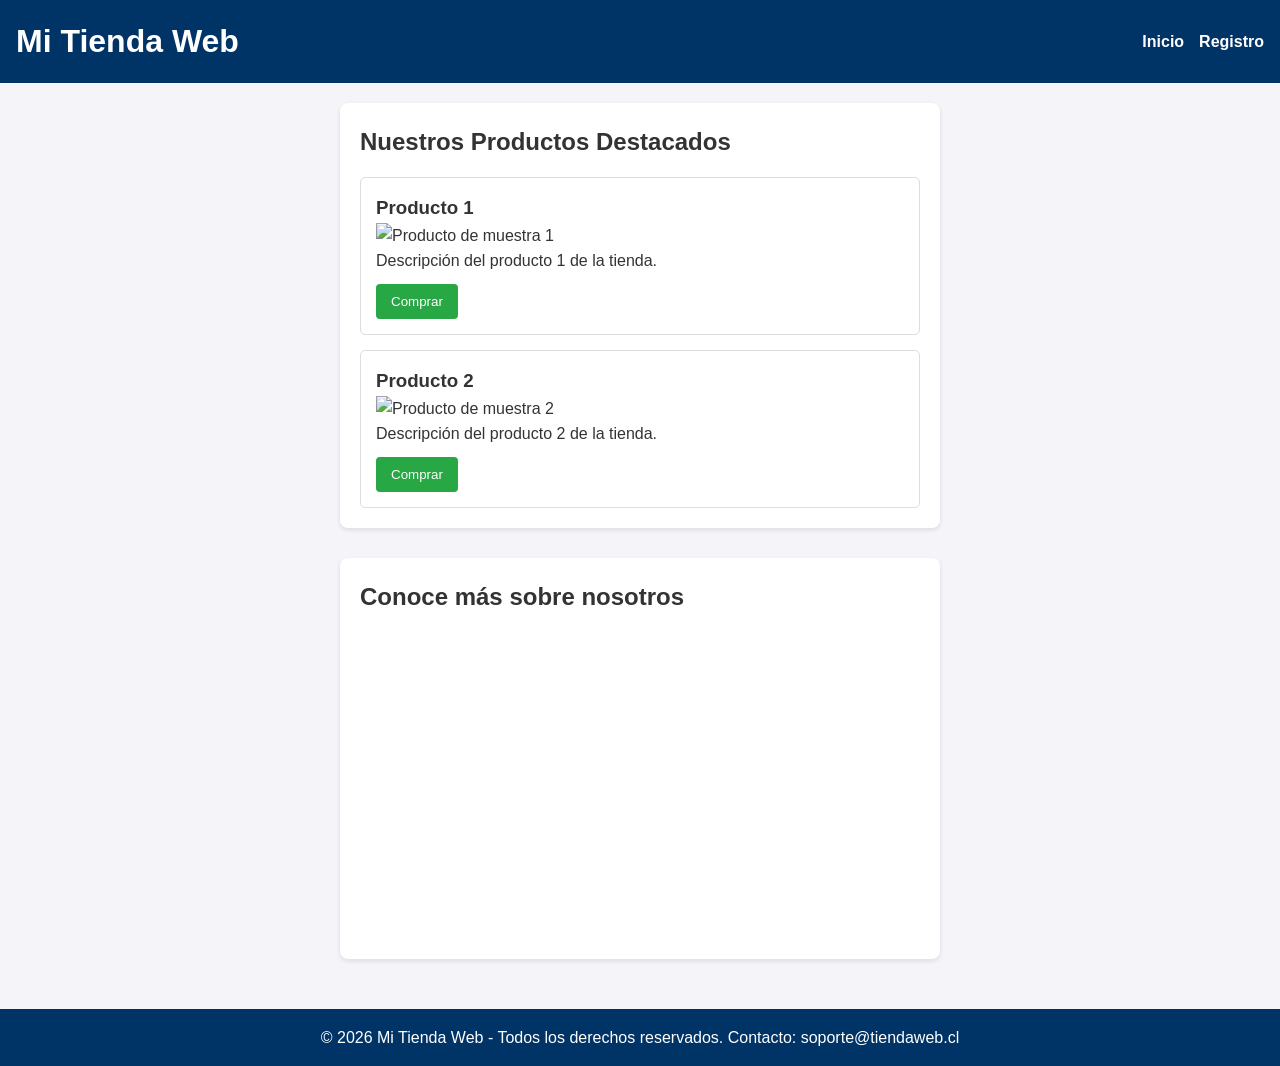
==== index.html @ 2c6af02e "feat: Proyecto terminado con HTML, CSS y JS" ====
<!DOCTYPE html>
<html lang="es">
<head>
    <meta charset="UTF-8">
    <meta name="viewport" content="width=device-width, initial-scale=1.0">
    <title>Tienda Web - Inicio</title>
    <link rel="stylesheet" href="styles.css">
</head>
<body>

    <header>
        <h1>Mi Tienda Web</h1>
        <nav>
            <ul>
                <li><a href="index.html">Inicio</a></li>
                <li><a href="registro.html">Registro</a></li>
            </ul>
        </nav>
    </header>

    <main>
        <section>
            <h2>Nuestros Productos Destacados</h2>
            <article>
                <h3>Producto 1</h3>
                <img src="https://via.placeholder.com/300x200" alt="Producto de muestra 1">
                <p>Descripción del producto 1 de la tienda.</p>
                <button type="button">Comprar</button>
            </article>
            
            <article>
                <h3>Producto 2</h3>
                <img src="https://via.placeholder.com/300x200" alt="Producto de muestra 2">
                <p>Descripción del producto 2 de la tienda.</p>
                <button type="button">Comprar</button>
            </article>
        </section>

        <section>
            <h2>Conoce más sobre nosotros</h2>
            <div class="video-container">
                <iframe width="560" height="315" src="https://www.youtube.com/embed/dQw4w9WgXcQ" title="Video promocional" frameborder="0" allowfullscreen></iframe>
            </div>
        </section>
    </main>

    <footer>
        <p>&copy; 2026 Mi Tienda Web - Todos los derechos reservados. Contacto: soporte@tiendaweb.cl</p>
    </footer>

</body>
</html>
---- styles.css ----
* {
    box-sizing: border-box;
    margin: 0;
    padding: 0;
    font-family: Arial, sans-serif;
}

body {
    line-height: 1.6;
    background-color: #f4f4f9;
    color: #333;
    display: flex;
    flex-direction: column;
    min-height: 100vh;
}

header {
    background-color: #003366;
    color: #fff;
    padding: 1rem;
    display: flex;
    justify-content: space-between;
    align-items: center;
}

nav ul {
    list-style: none;
    display: flex;
    gap: 15px;
}

nav a {
    color: #fff;
    text-decoration: none;
    font-weight: bold;
}

nav a:hover {
    text-decoration: underline;
}

main {
    padding: 20px;
    max-width: 900px;
    margin: 0 auto;
    flex: 1;
}

section {
    margin-bottom: 30px;
    background: #fff;
    padding: 20px;
    border-radius: 8px;
    box-shadow: 0 2px 5px rgba(0,0,0,0.1);
}

article {
    border: 1px solid #ddd;
    padding: 15px;
    margin-top: 15px;
    border-radius: 5px;
}

article img {
    max-width: 100%;
    height: auto;
}

button {
    background-color: #28a745;
    color: white;
    border: none;
    padding: 10px 15px;
    cursor: pointer;
    border-radius: 4px;
    margin-top: 10px;
}

button:hover {
    background-color: #218838;
}

.form-group {
    margin-bottom: 15px;
}

label {
    display: block;
    margin-bottom: 5px;
    font-weight: bold;
}

input {
    width: 100%;
    padding: 8px;
    border: 1px solid #ccc;
    border-radius: 4px;
}

.error {
    color: red;
    font-size: 0.85rem;
    display: block;
    margin-top: 5px;
}

.exito {
    color: green;
    font-weight: bold;
    margin-top: 15px;
}

footer {
    background-color: #003366;
    color: white;
    text-align: center;
    padding: 1rem;
    margin-top: auto;
}
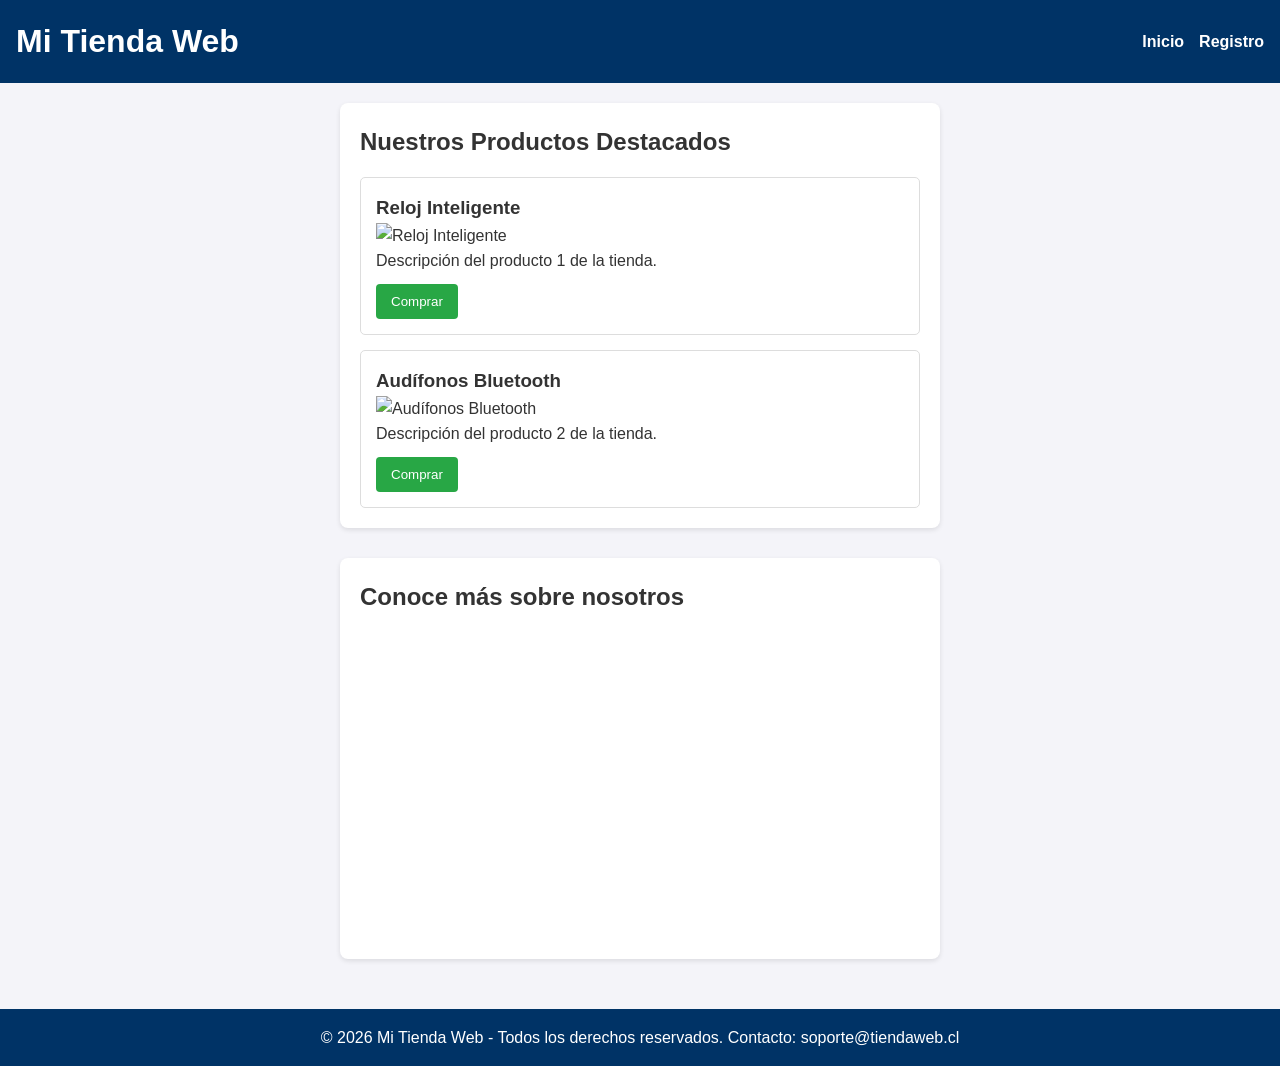
==== commit 4ef9c5c5: "feat: agregar imagenes reales de productos" ====
--- a/index.html
+++ b/index.html
@@ -22,15 +22,15 @@
         <section>
             <h2>Nuestros Productos Destacados</h2>
             <article>
-                <h3>Producto 1</h3>
-                <img src="https://via.placeholder.com/300x200" alt="Producto de muestra 1">
+                <h3>Reloj Inteligente</h3>
+                <img src="https://images.unsplash.com/photo-1523275335684-37898b6baf30?w=300&h=200&fit=crop" alt="Reloj Inteligente">
                 <p>Descripción del producto 1 de la tienda.</p>
                 <button type="button">Comprar</button>
             </article>
             
             <article>
-                <h3>Producto 2</h3>
-                <img src="https://via.placeholder.com/300x200" alt="Producto de muestra 2">
+                <h3>Audífonos Bluetooth</h3>
+                <img src="https://images.unsplash.com/photo-1505740420928-5e560c06d30e?w=300&h=200&fit=crop" alt="Audífonos Bluetooth">
                 <p>Descripción del producto 2 de la tienda.</p>
                 <button type="button">Comprar</button>
             </article>
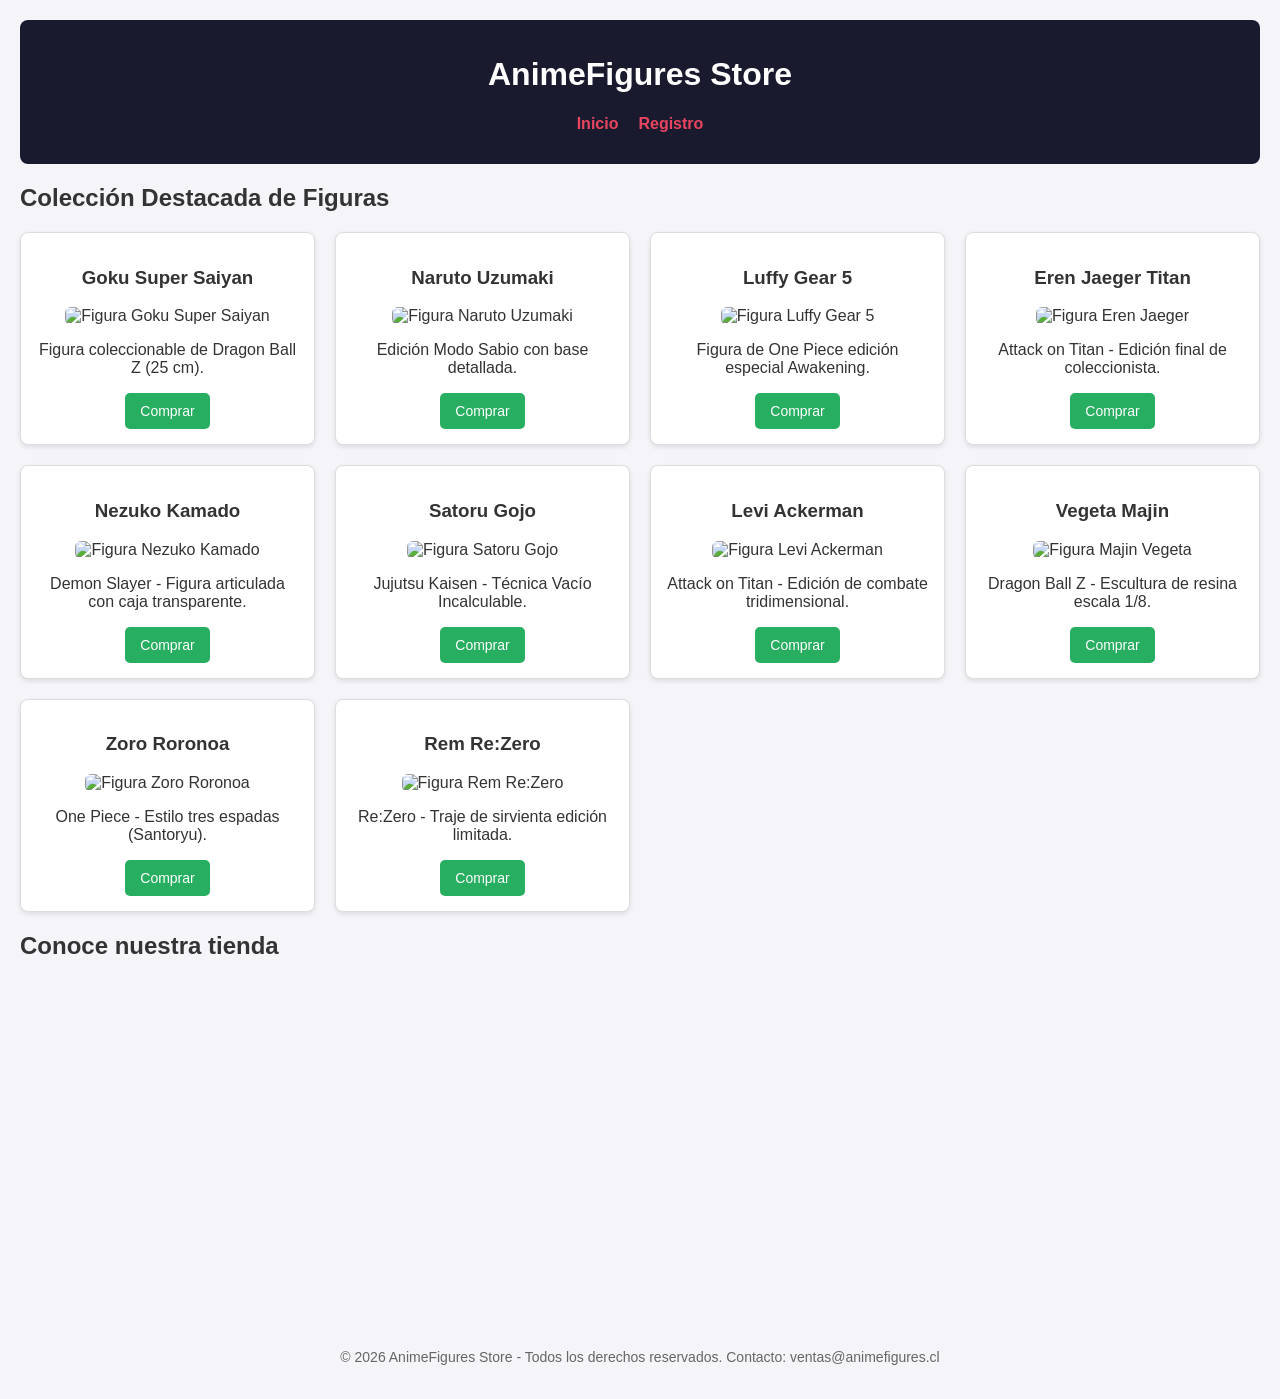
==== commit a9472106: "feat: transformar tienda a figuras de anime con 10 productos" ====
--- a/index.html
+++ b/index.html
@@ -3,13 +3,13 @@
 <head>
     <meta charset="UTF-8">
     <meta name="viewport" content="width=device-width, initial-scale=1.0">
-    <title>Tienda Web - Inicio</title>
+    <title>AnimeFigures - Tienda Oficial</title>
     <link rel="stylesheet" href="styles.css">
 </head>
 <body>
 
     <header>
-        <h1>Mi Tienda Web</h1>
+        <h1>AnimeFigures Store</h1>
         <nav>
             <ul>
                 <li><a href="index.html">Inicio</a></li>
@@ -20,32 +20,90 @@
 
     <main>
         <section>
-            <h2>Nuestros Productos Destacados</h2>
-            <article>
-                <h3>Reloj Inteligente</h3>
-                <img src="https://images.unsplash.com/photo-1523275335684-37898b6baf30?w=300&h=200&fit=crop" alt="Reloj Inteligente">
-                <p>Descripción del producto 1 de la tienda.</p>
-                <button type="button">Comprar</button>
-            </article>
-            
-            <article>
-                <h3>Audífonos Bluetooth</h3>
-                <img src="https://images.unsplash.com/photo-1505740420928-5e560c06d30e?w=300&h=200&fit=crop" alt="Audífonos Bluetooth">
-                <p>Descripción del producto 2 de la tienda.</p>
-                <button type="button">Comprar</button>
-            </article>
+            <h2>Colección Destacada de Figuras</h2>
+            <div class="productos-grid">
+                <article>
+                    <h3>Goku Super Saiyan</h3>
+                    <img src="https://images.unsplash.com/photo-1563089145-599997674d42?w=300&h=200&fit=crop" alt="Figura Goku Super Saiyan">
+                    <p>Figura coleccionable de Dragon Ball Z (25 cm).</p>
+                    <button type="button">Comprar</button>
+                </article>
+
+                <article>
+                    <h3>Naruto Uzumaki</h3>
+                    <img src="https://images.unsplash.com/photo-1578632767115-351597cf2477?w=300&h=200&fit=crop" alt="Figura Naruto Uzumaki">
+                    <p>Edición Modo Sabio con base detallada.</p>
+                    <button type="button">Comprar</button>
+                </article>
+
+                <article>
+                    <h3>Luffy Gear 5</h3>
+                    <img src="https://images.unsplash.com/photo-1607604276583-eef5d076aa5f?w=300&h=200&fit=crop" alt="Figura Luffy Gear 5">
+                    <p>Figura de One Piece edición especial Awakening.</p>
+                    <button type="button">Comprar</button>
+                </article>
+
+                <article>
+                    <h3>Eren Jaeger Titan</h3>
+                    <img src="https://images.unsplash.com/photo-1618336753974-aae8e04506aa?w=300&h=200&fit=crop" alt="Figura Eren Jaeger">
+                    <p>Attack on Titan - Edición final de coleccionista.</p>
+                    <button type="button">Comprar</button>
+                </article>
+
+                <article>
+                    <h3>Nezuko Kamado</h3>
+                    <img src="https://images.unsplash.com/photo-1534447677768-be436bb09401?w=300&h=200&fit=crop" alt="Figura Nezuko Kamado">
+                    <p>Demon Slayer - Figura articulada con caja transparente.</p>
+                    <button type="button">Comprar</button>
+                </article>
+
+                <article>
+                    <h3>Satoru Gojo</h3>
+                    <img src="https://images.unsplash.com/photo-1579783902614-a3fb3927b675?w=300&h=200&fit=crop" alt="Figura Satoru Gojo">
+                    <p>Jujutsu Kaisen - Técnica Vacío Incalculable.</p>
+                    <button type="button">Comprar</button>
+                </article>
+
+                <article>
+                    <h3>Levi Ackerman</h3>
+                    <img src="https://images.unsplash.com/photo-1560932684-5e552e2894e9?w=300&h=200&fit=crop" alt="Figura Levi Ackerman">
+                    <p>Attack on Titan - Edición de combate tridimensional.</p>
+                    <button type="button">Comprar</button>
+                </article>
+
+                <article>
+                    <h3>Vegeta Majin</h3>
+                    <img src="https://images.unsplash.com/photo-1511512578047-dfb367046420?w=300&h=200&fit=crop" alt="Figura Majin Vegeta">
+                    <p>Dragon Ball Z - Escultura de resina escala 1/8.</p>
+                    <button type="button">Comprar</button>
+                </article>
+
+                <article>
+                    <h3>Zoro Roronoa</h3>
+                    <img src="https://images.unsplash.com/photo-1569003339405-ea396a5a8a90?w=300&h=200&fit=crop" alt="Figura Zoro Roronoa">
+                    <p>One Piece - Estilo tres espadas (Santoryu).</p>
+                    <button type="button">Comprar</button>
+                </article>
+
+                <article>
+                    <h3>Rem Re:Zero</h3>
+                    <img src="https://images.unsplash.com/photo-1535223289827-42f1e9919769?w=300&h=200&fit=crop" alt="Figura Rem Re:Zero">
+                    <p>Re:Zero - Traje de sirvienta edición limitada.</p>
+                    <button type="button">Comprar</button>
+                </article>
+            </div>
         </section>
 
         <section>
-            <h2>Conoce más sobre nosotros</h2>
+            <h2>Conoce nuestra tienda</h2>
             <div class="video-container">
-                <iframe width="560" height="315" src="https://www.youtube.com/embed/dQw4w9WgXcQ" title="Video promocional" frameborder="0" allowfullscreen></iframe>
+                <iframe width="560" height="315" src="https://www.youtube.com/embed/dQw4w9WgXcQ" title="Video promocional AnimeFigures" frameborder="0" allowfullscreen></iframe>
             </div>
         </section>
     </main>
 
     <footer>
-        <p>&copy; 2026 Mi Tienda Web - Todos los derechos reservados. Contacto: soporte@tiendaweb.cl</p>
+        <p>&copy; 2026 AnimeFigures Store - Todos los derechos reservados. Contacto: ventas@animefigures.cl</p>
     </footer>
 
 </body>
--- a/styles.css
+++ b/styles.css
@@ -1,119 +1,78 @@
-* {
-    box-sizing: border-box;
+body {
+    font-family: Arial, sans-serif;
     margin: 0;
-    padding: 0;
-    font-family: Arial, sans-serif;
-}
-
-body {
-    line-height: 1.6;
+    padding: 20px;
     background-color: #f4f4f9;
     color: #333;
-    display: flex;
-    flex-direction: column;
-    min-height: 100vh;
 }
 
 header {
-    background-color: #003366;
+    background-color: #1a1a2e;
     color: #fff;
-    padding: 1rem;
-    display: flex;
-    justify-content: space-between;
-    align-items: center;
+    padding: 15px;
+    text-align: center;
+    border-radius: 8px;
 }
 
 nav ul {
     list-style: none;
+    padding: 0;
     display: flex;
-    gap: 15px;
+    justify-content: center;
+    gap: 20px;
 }
 
 nav a {
-    color: #fff;
+    color: #e94560;
     text-decoration: none;
     font-weight: bold;
 }
 
-nav a:hover {
-    text-decoration: underline;
+.productos-grid {
+    display: grid;
+    grid-template-columns: repeat(auto-fit, minmax(250px, 1fr));
+    gap: 20px;
+    margin-top: 20px;
 }
 
-main {
-    padding: 20px;
-    max-width: 900px;
-    margin: 0 auto;
-    flex: 1;
-}
-
-section {
-    margin-bottom: 30px;
+article {
     background: #fff;
-    padding: 20px;
+    border: 1px solid #ddd;
     border-radius: 8px;
+    padding: 15px;
+    text-align: center;
     box-shadow: 0 2px 5px rgba(0,0,0,0.1);
 }
 
-article {
-    border: 1px solid #ddd;
-    padding: 15px;
-    margin-top: 15px;
-    border-radius: 5px;
-}
-
 article img {
-    max-width: 100%;
-    height: auto;
+    width: 100%;
+    height: 200px;
+    object-fit: cover;
+    border-radius: 6px;
 }
 
 button {
-    background-color: #28a745;
+    background-color: #27ae60;
     color: white;
     border: none;
     padding: 10px 15px;
+    border-radius: 5px;
     cursor: pointer;
-    border-radius: 4px;
-    margin-top: 10px;
+    font-size: 14px;
 }
 
 button:hover {
-    background-color: #218838;
+    background-color: #219150;
 }
 
-.form-group {
-    margin-bottom: 15px;
-}
-
-label {
-    display: block;
-    margin-bottom: 5px;
-    font-weight: bold;
-}
-
-input {
-    width: 100%;
-    padding: 8px;
-    border: 1px solid #ccc;
-    border-radius: 4px;
-}
-
-.error {
-    color: red;
-    font-size: 0.85rem;
-    display: block;
-    margin-top: 5px;
-}
-
-.exito {
-    color: green;
-    font-weight: bold;
-    margin-top: 15px;
+.video-container {
+    text-align: center;
+    margin-top: 30px;
 }
 
 footer {
-    background-color: #003366;
-    color: white;
     text-align: center;
-    padding: 1rem;
-    margin-top: auto;
+    margin-top: 40px;
+    font-size: 14px;
+    color: #666;
 }
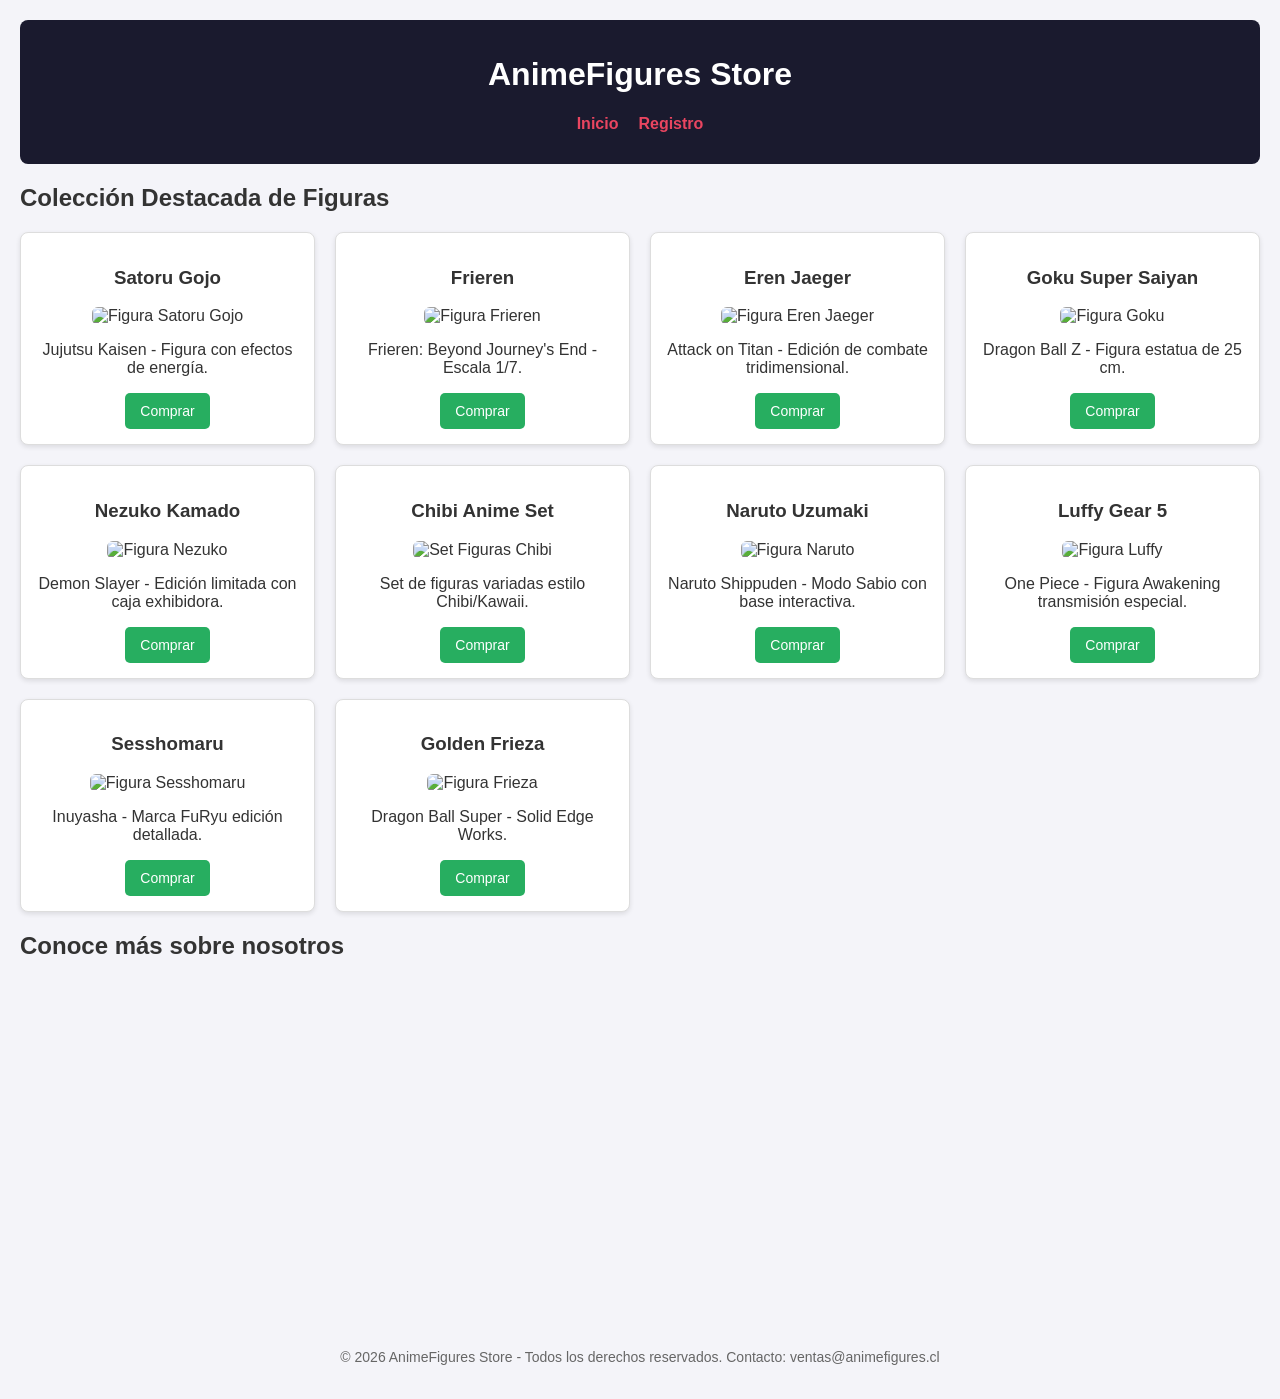
==== commit 0ab0004b: "feat: agregar imagenes reales de figuras de anime" ====
--- a/index.html
+++ b/index.html
@@ -17,90 +17,91 @@
             </ul>
         </nav>
     </header>
+<main>
+    <section>
+        <h2>Colección Destacada de Figuras</h2>
+        <div class="productos-grid">
+            
+            <article>
+                <h3>Satoru Gojo</h3>
+                <img src="https://images.unsplash.com/photo-1607604276583-eef5d076aa5f?w=300&h=200&fit=crop" alt="Figura Satoru Gojo">
+                <p>Jujutsu Kaisen - Figura con efectos de energía.</p>
+                <button type="button">Comprar</button>
+            </article>
 
-    <main>
-        <section>
-            <h2>Colección Destacada de Figuras</h2>
-            <div class="productos-grid">
-                <article>
-                    <h3>Goku Super Saiyan</h3>
-                    <img src="https://images.unsplash.com/photo-1563089145-599997674d42?w=300&h=200&fit=crop" alt="Figura Goku Super Saiyan">
-                    <p>Figura coleccionable de Dragon Ball Z (25 cm).</p>
-                    <button type="button">Comprar</button>
-                </article>
+            <article>
+                <h3>Frieren</h3>
+                <img src="https://images.unsplash.com/photo-1578632767115-351597cf2477?w=300&h=200&fit=crop" alt="Figura Frieren">
+                <p>Frieren: Beyond Journey's End - Escala 1/7.</p>
+                <button type="button">Comprar</button>
+            </article>
 
-                <article>
-                    <h3>Naruto Uzumaki</h3>
-                    <img src="https://images.unsplash.com/photo-1578632767115-351597cf2477?w=300&h=200&fit=crop" alt="Figura Naruto Uzumaki">
-                    <p>Edición Modo Sabio con base detallada.</p>
-                    <button type="button">Comprar</button>
-                </article>
+            <article>
+                <h3>Eren Jaeger</h3>
+                <img src="https://images.unsplash.com/photo-1618336753974-aae8e04506aa?w=300&h=200&fit=crop" alt="Figura Eren Jaeger">
+                <p>Attack on Titan - Edición de combate tridimensional.</p>
+                <button type="button">Comprar</button>
+            </article>
 
-                <article>
-                    <h3>Luffy Gear 5</h3>
-                    <img src="https://images.unsplash.com/photo-1607604276583-eef5d076aa5f?w=300&h=200&fit=crop" alt="Figura Luffy Gear 5">
-                    <p>Figura de One Piece edición especial Awakening.</p>
-                    <button type="button">Comprar</button>
-                </article>
+            <article>
+                <h3>Goku Super Saiyan</h3>
+                <img src="https://images.unsplash.com/photo-1563089145-599997674d42?w=300&h=200&fit=crop" alt="Figura Goku">
+                <p>Dragon Ball Z - Figura estatua de 25 cm.</p>
+                <button type="button">Comprar</button>
+            </article>
 
-                <article>
-                    <h3>Eren Jaeger Titan</h3>
-                    <img src="https://images.unsplash.com/photo-1618336753974-aae8e04506aa?w=300&h=200&fit=crop" alt="Figura Eren Jaeger">
-                    <p>Attack on Titan - Edición final de coleccionista.</p>
-                    <button type="button">Comprar</button>
-                </article>
+            <article>
+                <h3>Nezuko Kamado</h3>
+                <img src="https://images.unsplash.com/photo-1534447677768-be436bb09401?w=300&h=200&fit=crop" alt="Figura Nezuko">
+                <p>Demon Slayer - Edición limitada con caja exhibidora.</p>
+                <button type="button">Comprar</button>
+            </article>
 
-                <article>
-                    <h3>Nezuko Kamado</h3>
-                    <img src="https://images.unsplash.com/photo-1534447677768-be436bb09401?w=300&h=200&fit=crop" alt="Figura Nezuko Kamado">
-                    <p>Demon Slayer - Figura articulada con caja transparente.</p>
-                    <button type="button">Comprar</button>
-                </article>
+            <article>
+                <h3>Chibi Anime Set</h3>
+                <img src="https://images.unsplash.com/photo-1535223289827-42f1e9919769?w=300&h=200&fit=crop" alt="Set Figuras Chibi">
+                <p>Set de figuras variadas estilo Chibi/Kawaii.</p>
+                <button type="button">Comprar</button>
+            </article>
 
-                <article>
-                    <h3>Satoru Gojo</h3>
-                    <img src="https://images.unsplash.com/photo-1579783902614-a3fb3927b675?w=300&h=200&fit=crop" alt="Figura Satoru Gojo">
-                    <p>Jujutsu Kaisen - Técnica Vacío Incalculable.</p>
-                    <button type="button">Comprar</button>
-                </article>
+            <article>
+                <h3>Naruto Uzumaki</h3>
+                <img src="https://images.unsplash.com/photo-1560932684-5e552e2894e9?w=300&h=200&fit=crop" alt="Figura Naruto">
+                <p>Naruto Shippuden - Modo Sabio con base interactiva.</p>
+                <button type="button">Comprar</button>
+            </article>
 
-                <article>
-                    <h3>Levi Ackerman</h3>
-                    <img src="https://images.unsplash.com/photo-1560932684-5e552e2894e9?w=300&h=200&fit=crop" alt="Figura Levi Ackerman">
-                    <p>Attack on Titan - Edición de combate tridimensional.</p>
-                    <button type="button">Comprar</button>
-                </article>
+            <article>
+                <h3>Luffy Gear 5</h3>
+                <img src="https://images.unsplash.com/photo-1579783902614-a3fb3927b675?w=300&h=200&fit=crop" alt="Figura Luffy">
+                <p>One Piece - Figura Awakening transmisión especial.</p>
+                <button type="button">Comprar</button>
+            </article>
 
-                <article>
-                    <h3>Vegeta Majin</h3>
-                    <img src="https://images.unsplash.com/photo-1511512578047-dfb367046420?w=300&h=200&fit=crop" alt="Figura Majin Vegeta">
-                    <p>Dragon Ball Z - Escultura de resina escala 1/8.</p>
-                    <button type="button">Comprar</button>
-                </article>
+            <article>
+                <h3>Sesshomaru</h3>
+                <img src="https://images.unsplash.com/photo-1511512578047-dfb367046420?w=300&h=200&fit=crop" alt="Figura Sesshomaru">
+                <p>Inuyasha - Marca FuRyu edición detallada.</p>
+                <button type="button">Comprar</button>
+            </article>
 
-                <article>
-                    <h3>Zoro Roronoa</h3>
-                    <img src="https://images.unsplash.com/photo-1569003339405-ea396a5a8a90?w=300&h=200&fit=crop" alt="Figura Zoro Roronoa">
-                    <p>One Piece - Estilo tres espadas (Santoryu).</p>
-                    <button type="button">Comprar</button>
-                </article>
+            <article>
+                <h3>Golden Frieza</h3>
+                <img src="https://images.unsplash.com/photo-1569003339405-ea396a5a8a90?w=300&h=200&fit=crop" alt="Figura Frieza">
+                <p>Dragon Ball Super - Solid Edge Works.</p>
+                <button type="button">Comprar</button>
+            </article>
 
-                <article>
-                    <h3>Rem Re:Zero</h3>
-                    <img src="https://images.unsplash.com/photo-1535223289827-42f1e9919769?w=300&h=200&fit=crop" alt="Figura Rem Re:Zero">
-                    <p>Re:Zero - Traje de sirvienta edición limitada.</p>
-                    <button type="button">Comprar</button>
-                </article>
-            </div>
-        </section>
+        </div>
+    </section>
 
-        <section>
-            <h2>Conoce nuestra tienda</h2>
-            <div class="video-container">
-                <iframe width="560" height="315" src="https://www.youtube.com/embed/dQw4w9WgXcQ" title="Video promocional AnimeFigures" frameborder="0" allowfullscreen></iframe>
-            </div>
-        </section>
-    </main>
+    <section>
+        <h2>Conoce más sobre nosotros</h2>
+        <div class="video-container">
+            <iframe width="560" height="315" src="https://www.youtube.com/embed/dQw4w9WgXcQ" title="Video promocional" frameborder="0" allowfullscreen></iframe>
+        </div>
+    </section>
+</main>
 
     <footer>
         <p>&copy; 2026 AnimeFigures Store - Todos los derechos reservados. Contacto: ventas@animefigures.cl</p>
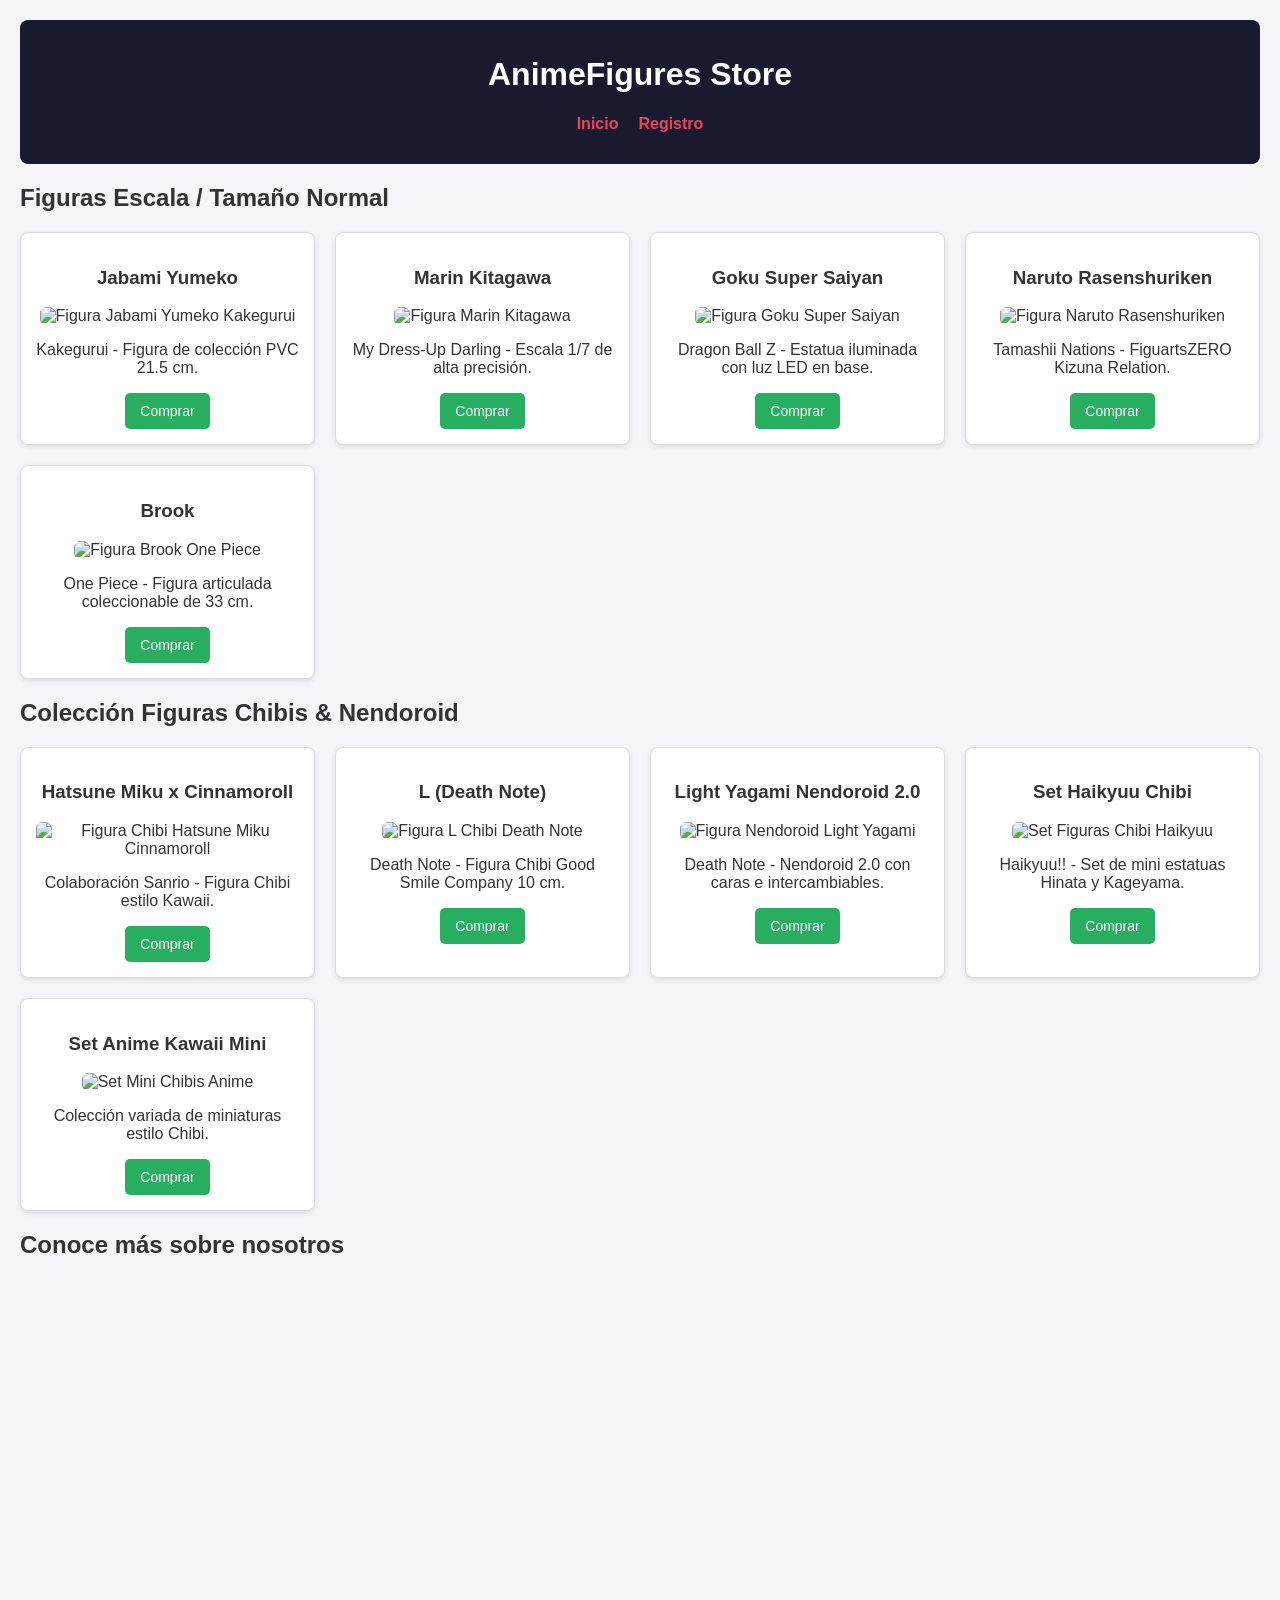
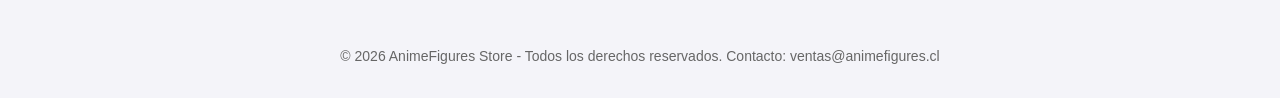
==== commit a0c4a696: "feat: integrar productos chibi y figuras seleccionadas" ====
--- a/index.html
+++ b/index.html
@@ -17,91 +17,102 @@
             </ul>
         </nav>
     </header>
-<main>
-    <section>
-        <h2>Colección Destacada de Figuras</h2>
-        <div class="productos-grid">
-            
-            <article>
-                <h3>Satoru Gojo</h3>
-                <img src="https://images.unsplash.com/photo-1607604276583-eef5d076aa5f?w=300&h=200&fit=crop" alt="Figura Satoru Gojo">
-                <p>Jujutsu Kaisen - Figura con efectos de energía.</p>
-                <button type="button">Comprar</button>
-            </article>
 
-            <article>
-                <h3>Frieren</h3>
-                <img src="https://images.unsplash.com/photo-1578632767115-351597cf2477?w=300&h=200&fit=crop" alt="Figura Frieren">
-                <p>Frieren: Beyond Journey's End - Escala 1/7.</p>
-                <button type="button">Comprar</button>
-            </article>
+    <main>
+        <!-- SECCIÓN 1: FIGURAS DE TAMAÑO NORMAL -->
+        <section>
+            <h2>Figuras Escala / Tamaño Normal</h2>
+            <div class="productos-grid">
+                
+                <article>
+                    <h3>Jabami Yumeko</h3>
+                    <img src="https://alitools.io/en/showcase/image?url=https%3A%2F%2Fae01.alicdn.com%2Fkf%2FH13d4205561a0494fbcf07e868a2bc443Q.jpg" alt="Figura Jabami Yumeko Kakegurui">
+                    <p>Kakegurui - Figura de colección PVC 21.5 cm.</p>
+                    <button type="button">Comprar</button>
+                </article>
 
-            <article>
-                <h3>Eren Jaeger</h3>
-                <img src="https://images.unsplash.com/photo-1618336753974-aae8e04506aa?w=300&h=200&fit=crop" alt="Figura Eren Jaeger">
-                <p>Attack on Titan - Edición de combate tridimensional.</p>
-                <button type="button">Comprar</button>
-            </article>
+                <article>
+                    <h3>Marin Kitagawa</h3>
+                    <img src="https://tienda.richirocko.com/wp-content/uploads/2023/05/Marin-Kitagawa-1.jpg" alt="Figura Marin Kitagawa">
+                    <p>My Dress-Up Darling - Escala 1/7 de alta precisión.</p>
+                    <button type="button">Comprar</button>
+                </article>
 
-            <article>
-                <h3>Goku Super Saiyan</h3>
-                <img src="https://images.unsplash.com/photo-1563089145-599997674d42?w=300&h=200&fit=crop" alt="Figura Goku">
-                <p>Dragon Ball Z - Figura estatua de 25 cm.</p>
-                <button type="button">Comprar</button>
-            </article>
+                <article>
+                    <h3>Goku Super Saiyan</h3>
+                    <img src="https://site-911874.mozfiles.com/files/911874/medium/Goku_Super_Saiyan.jpg" alt="Figura Goku Super Saiyan">
+                    <p>Dragon Ball Z - Estatua iluminada con luz LED en base.</p>
+                    <button type="button">Comprar</button>
+                </article>
 
-            <article>
-                <h3>Nezuko Kamado</h3>
-                <img src="https://images.unsplash.com/photo-1534447677768-be436bb09401?w=300&h=200&fit=crop" alt="Figura Nezuko">
-                <p>Demon Slayer - Edición limitada con caja exhibidora.</p>
-                <button type="button">Comprar</button>
-            </article>
+                <article>
+                    <h3>Naruto Rasenshuriken</h3>
+                    <img src="https://m.media-amazon.com/images/I/71Y-15yF1-L._AC_SL1500_.jpg" alt="Figura Naruto Rasenshuriken">
+                    <p>Tamashii Nations - FiguartsZERO Kizuna Relation.</p>
+                    <button type="button">Comprar</button>
+                </article>
 
-            <article>
-                <h3>Chibi Anime Set</h3>
-                <img src="https://images.unsplash.com/photo-1535223289827-42f1e9919769?w=300&h=200&fit=crop" alt="Set Figuras Chibi">
-                <p>Set de figuras variadas estilo Chibi/Kawaii.</p>
-                <button type="button">Comprar</button>
-            </article>
+                <article>
+                    <h3>Brook</h3>
+                    <img src="https://http2.mlstatic.com/D_NQ_NP_688177-MLC74102604812_012024-O.webp" alt="Figura Brook One Piece">
+                    <p>One Piece - Figura articulada coleccionable de 33 cm.</p>
+                    <button type="button">Comprar</button>
+                </article>
 
-            <article>
-                <h3>Naruto Uzumaki</h3>
-                <img src="https://images.unsplash.com/photo-1560932684-5e552e2894e9?w=300&h=200&fit=crop" alt="Figura Naruto">
-                <p>Naruto Shippuden - Modo Sabio con base interactiva.</p>
-                <button type="button">Comprar</button>
-            </article>
+            </div>
+        </section>
 
-            <article>
-                <h3>Luffy Gear 5</h3>
-                <img src="https://images.unsplash.com/photo-1579783902614-a3fb3927b675?w=300&h=200&fit=crop" alt="Figura Luffy">
-                <p>One Piece - Figura Awakening transmisión especial.</p>
-                <button type="button">Comprar</button>
-            </article>
+        <!-- SECCIÓN 2: FIGURAS CHIBIS -->
+        <section>
+            <h2>Colección Figuras Chibis & Nendoroid</h2>
+            <div class="productos-grid">
 
-            <article>
-                <h3>Sesshomaru</h3>
-                <img src="https://images.unsplash.com/photo-1511512578047-dfb367046420?w=300&h=200&fit=crop" alt="Figura Sesshomaru">
-                <p>Inuyasha - Marca FuRyu edición detallada.</p>
-                <button type="button">Comprar</button>
-            </article>
+                <article>
+                    <h3>Hatsune Miku x Cinnamoroll</h3>
+                    <img src="https://tienda.richirocko.com/wp-content/uploads/2023/08/Miku-Cinnamoroll-1.jpg" alt="Figura Chibi Hatsune Miku Cinnamoroll">
+                    <p>Colaboración Sanrio - Figura Chibi estilo Kawaii.</p>
+                    <button type="button">Comprar</button>
+                </article>
 
-            <article>
-                <h3>Golden Frieza</h3>
-                <img src="https://images.unsplash.com/photo-1569003339405-ea396a5a8a90?w=300&h=200&fit=crop" alt="Figura Frieza">
-                <p>Dragon Ball Super - Solid Edge Works.</p>
-                <button type="button">Comprar</button>
-            </article>
+                <article>
+                    <h3>L (Death Note)</h3>
+                    <img src="https://lomasoriginal.com/wp-content/uploads/2021/04/Figura-L-Chibi-Death-Note-Good-Smile-Company-10cm.jpg" alt="Figura L Chibi Death Note">
+                    <p>Death Note - Figura Chibi Good Smile Company 10 cm.</p>
+                    <button type="button">Comprar</button>
+                </article>
 
-        </div>
-    </section>
+                <article>
+                    <h3>Light Yagami Nendoroid 2.0</h3>
+                    <img src="https://tienda.richirocko.com/wp-content/uploads/2022/11/Light-Yagami-1.jpg" alt="Figura Nendoroid Light Yagami">
+                    <p>Death Note - Nendoroid 2.0 con caras e intercambiables.</p>
+                    <button type="button">Comprar</button>
+                </article>
 
-    <section>
-        <h2>Conoce más sobre nosotros</h2>
-        <div class="video-container">
-            <iframe width="560" height="315" src="https://www.youtube.com/embed/dQw4w9WgXcQ" title="Video promocional" frameborder="0" allowfullscreen></iframe>
-        </div>
-    </section>
-</main>
+                <article>
+                    <h3>Set Haikyuu Chibi</h3>
+                    <img src="https://m.media-amazon.com/images/I/61N3KxX0y1L._AC_SL1000_.jpg" alt="Set Figuras Chibi Haikyuu">
+                    <p>Haikyuu!! - Set de mini estatuas Hinata y Kageyama.</p>
+                    <button type="button">Comprar</button>
+                </article>
+
+                <article>
+                    <h3>Set Anime Kawaii Mini</h3>
+                    <img src="https://images.unsplash.com/photo-1535223289827-42f1e9919769?w=300&h=200&fit=crop" alt="Set Mini Chibis Anime">
+                    <p>Colección variada de miniaturas estilo Chibi.</p>
+                    <button type="button">Comprar</button>
+                </article>
+
+            </div>
+        </section>
+
+        <!-- SECCIÓN VIDEO PROMOCIONAL -->
+        <section>
+            <h2>Conoce más sobre nosotros</h2>
+            <div class="video-container">
+                <iframe width="560" height="315" src="https://www.youtube.com/embed/dQw4w9WgXcQ" title="Video promocional" frameborder="0" allowfullscreen></iframe>
+            </div>
+        </section>
+    </main>
 
     <footer>
         <p>&copy; 2026 AnimeFigures Store - Todos los derechos reservados. Contacto: ventas@animefigures.cl</p>
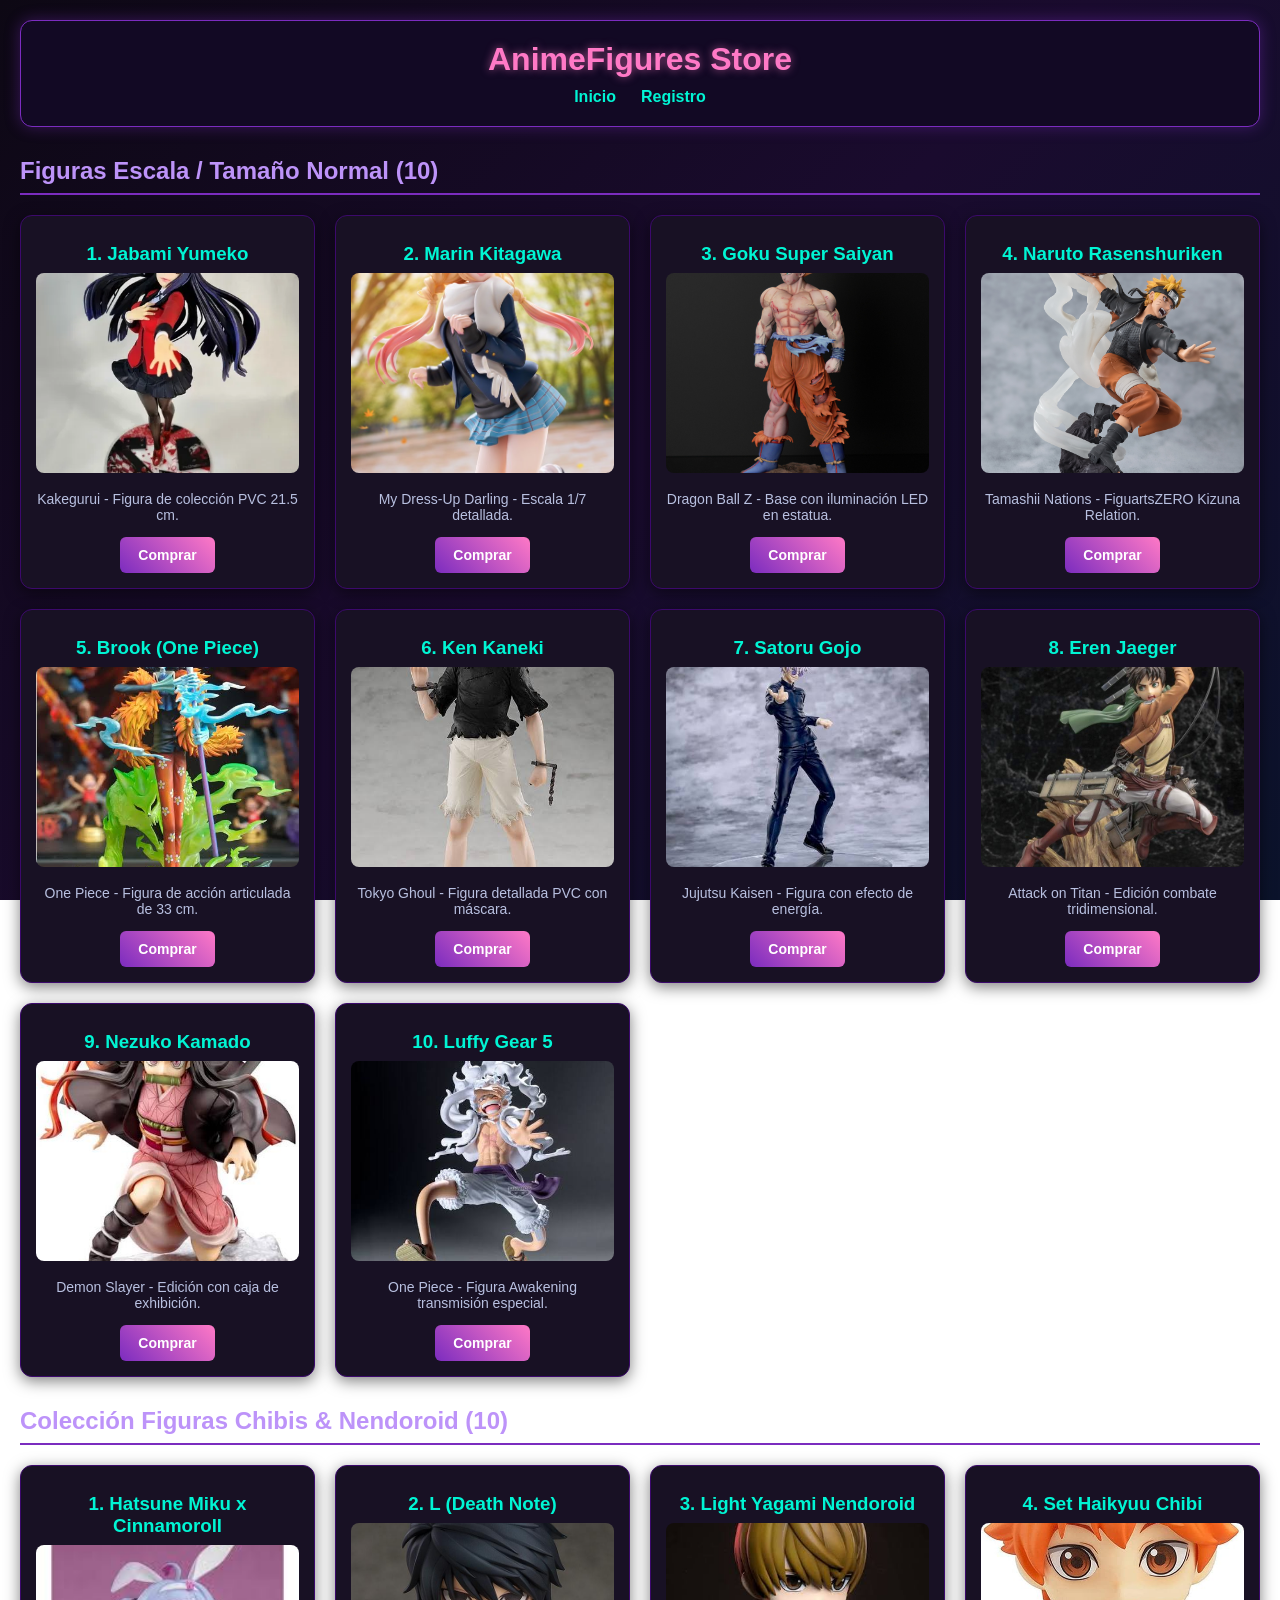
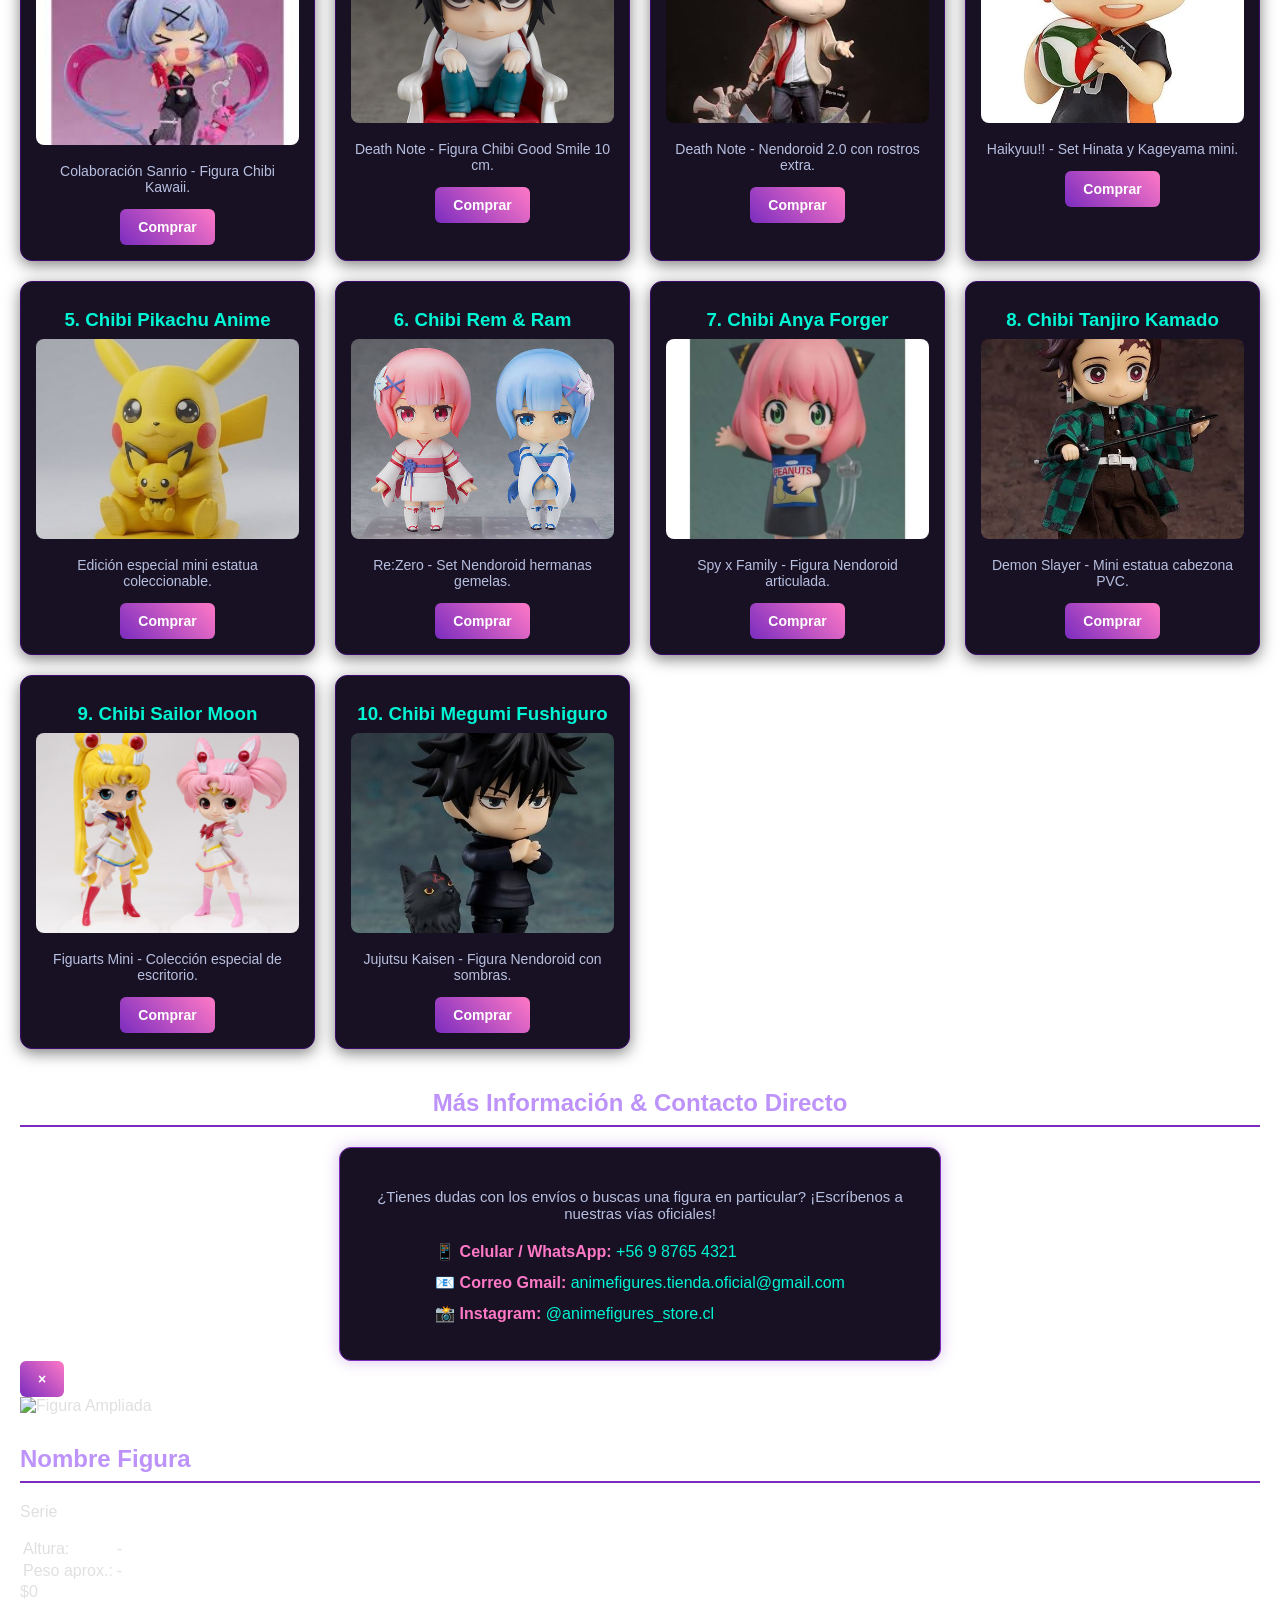
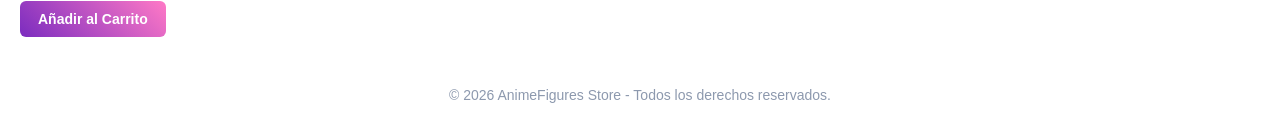
==== commit 3bb93fdb: "Update index.html" ====
--- a/index.html
+++ b/index.html
@@ -19,104 +19,239 @@
     </header>
 
     <main>
-        <!-- SECCIÓN 1: FIGURAS DE TAMAÑO NORMAL -->
+        <!-- SECCIÓN 1: 10 FIGURAS TAMAÑO NORMAL -->
         <section>
-            <h2>Figuras Escala / Tamaño Normal</h2>
+            <h2>Figuras Escala / Tamaño Normal (10)</h2>
             <div class="productos-grid">
                 
-                <article>
-                    <h3>Jabami Yumeko</h3>
-                    <img src="https://alitools.io/en/showcase/image?url=https%3A%2F%2Fae01.alicdn.com%2Fkf%2FH13d4205561a0494fbcf07e868a2bc443Q.jpg" alt="Figura Jabami Yumeko Kakegurui">
+                <article onclick="abrirModal('Jabami Yumeko', 'img/1.jpg', 'Kakegurui', '21.5 cm', '450 g', '$45.990 CLP', 'Figura de colección PVC con base temática.')">
+                    <h3>1. Jabami Yumeko</h3>
+                    <img src="img/1.jpg" alt="Figura Jabami Yumeko">
                     <p>Kakegurui - Figura de colección PVC 21.5 cm.</p>
                     <button type="button">Comprar</button>
                 </article>
 
-                <article>
-                    <h3>Marin Kitagawa</h3>
-                    <img src="https://tienda.richirocko.com/wp-content/uploads/2023/05/Marin-Kitagawa-1.jpg" alt="Figura Marin Kitagawa">
-                    <p>My Dress-Up Darling - Escala 1/7 de alta precisión.</p>
-                    <button type="button">Comprar</button>
-                </article>
-
-                <article>
-                    <h3>Goku Super Saiyan</h3>
-                    <img src="https://site-911874.mozfiles.com/files/911874/medium/Goku_Super_Saiyan.jpg" alt="Figura Goku Super Saiyan">
-                    <p>Dragon Ball Z - Estatua iluminada con luz LED en base.</p>
-                    <button type="button">Comprar</button>
-                </article>
-
-                <article>
-                    <h3>Naruto Rasenshuriken</h3>
-                    <img src="https://m.media-amazon.com/images/I/71Y-15yF1-L._AC_SL1500_.jpg" alt="Figura Naruto Rasenshuriken">
+                <article onclick="abrirModal('Marin Kitagawa', 'img/2.jpg', 'My Dress-Up Darling', '24.0 cm', '500 g', '$52.990 CLP', 'Escala 1/7 detallada con uniforme escolar.')">
+                    <h3>2. Marin Kitagawa</h3>
+                    <img src="img/2.jpg" alt="Figura Marin Kitagawa">
+                    <p>My Dress-Up Darling - Escala 1/7 detallada.</p>
+                    <button type="button">Comprar</button>
+                </article>
+
+                <article onclick="abrirModal('Goku Super Saiyan', 'img/3.jpg', 'Dragon Ball Z', '30.0 cm', '850 g', '$68.990 CLP', 'Base con iluminación LED en estatua de alta calidad.')">
+                    <h3>3. Goku Super Saiyan</h3>
+                    <img src="img/3.jpg" alt="Figura Goku Super Saiyan">
+                    <p>Dragon Ball Z - Base con iluminación LED en estatua.</p>
+                    <button type="button">Comprar</button>
+                </article>
+
+                <article onclick="abrirModal('Naruto Rasenshuriken', 'img/4.jpg', 'Naruto Shippuden', '22.0 cm', '600 g', '$59.990 CLP', 'Tamashii Nations - FiguartsZERO Kizuna Relation.')">
+                    <h3>4. Naruto Rasenshuriken</h3>
+                    <img src="img/4.jpg" alt="Figura Naruto Rasenshuriken">
                     <p>Tamashii Nations - FiguartsZERO Kizuna Relation.</p>
                     <button type="button">Comprar</button>
                 </article>
 
-                <article>
-                    <h3>Brook</h3>
-                    <img src="https://http2.mlstatic.com/D_NQ_NP_688177-MLC74102604812_012024-O.webp" alt="Figura Brook One Piece">
-                    <p>One Piece - Figura articulada coleccionable de 33 cm.</p>
+                <article onclick="abrirModal('Brook (One Piece)', 'img/5.jpg', 'One Piece', '33.0 cm', '700 g', '$64.990 CLP', 'Figura de acción articulada con efectos espirituales.')">
+                    <h3>5. Brook (One Piece)</h3>
+                    <img src="img/5.jpg" alt="Figura Brook One Piece">
+                    <p>One Piece - Figura de acción articulada de 33 cm.</p>
+                    <button type="button">Comprar</button>
+                </article>
+
+                <article onclick="abrirModal('Ken Kaneki', 'img/6.jpg', 'Tokyo Ghoul', '22.5 cm', '480 g', '$42.990 CLP', 'Figura detallada PVC con opción de máscara kagune.')">
+                    <h3>6. Ken Kaneki</h3>
+                    <img src="img/6.jpg" alt="Figura Ken Kaneki">
+                    <p>Tokyo Ghoul - Figura detallada PVC con máscara.</p>
+                    <button type="button">Comprar</button>
+                </article>
+
+                <article onclick="abrirModal('Satoru Gojo', 'img/7.jpg', 'Jujutsu Kaisen', '25.0 cm', '520 g', '$49.990 CLP', 'Figura escala con efecto translúcido de energía azul.')">
+                    <h3>7. Satoru Gojo</h3>
+                    <img src="img/7.jpg" alt="Figura Satoru Gojo">
+                    <p>Jujutsu Kaisen - Figura con efecto de energía.</p>
+                    <button type="button">Comprar</button>
+                </article>
+
+                <article onclick="abrirModal('Eren Jaeger', 'img/8.jpg', 'Attack on Titan', '26.0 cm', '650 g', '$57.990 CLP', 'Edición combate con equipo de maniobras tridimensional.')">
+                    <h3>8. Eren Jaeger</h3>
+                    <img src="img/8.jpg" alt="Figura Eren Jaeger">
+                    <p>Attack on Titan - Edición combate tridimensional.</p>
+                    <button type="button">Comprar</button>
+                </article>
+
+                <article onclick="abrirModal('Nezuko Kamado', 'img/9.jpg', 'Demon Slayer', '18.0 cm', '400 g', '$39.990 CLP', 'Edición especial incluida con caja de madera de exhibición.')">
+                    <h3>9. Nezuko Kamado</h3>
+                    <img src="img/9.jpg" alt="Figura Nezuko Kamado">
+                    <p>Demon Slayer - Edición con caja de exhibición.</p>
+                    <button type="button">Comprar</button>
+                </article>
+
+                <article onclick="abrirModal('Luffy Gear 5', 'img/10.jpg', 'One Piece', '28.0 cm', '800 g', '$72.990 CLP', 'Figura Awakening con nube de humo y acabado perlado.')">
+                    <h3>10. Luffy Gear 5</h3>
+                    <img src="img/10.jpg" alt="Figura Luffy Gear 5">
+                    <p>One Piece - Figura Awakening transmisión especial.</p>
                     <button type="button">Comprar</button>
                 </article>
 
             </div>
         </section>
 
-        <!-- SECCIÓN 2: FIGURAS CHIBIS -->
+        <!-- SECCIÓN 2: 10 FIGURAS CHIBIS -->
         <section>
-            <h2>Colección Figuras Chibis & Nendoroid</h2>
+            <h2>Colección Figuras Chibis & Nendoroid (10)</h2>
             <div class="productos-grid">
 
-                <article>
-                    <h3>Hatsune Miku x Cinnamoroll</h3>
-                    <img src="https://tienda.richirocko.com/wp-content/uploads/2023/08/Miku-Cinnamoroll-1.jpg" alt="Figura Chibi Hatsune Miku Cinnamoroll">
-                    <p>Colaboración Sanrio - Figura Chibi estilo Kawaii.</p>
-                    <button type="button">Comprar</button>
-                </article>
-
-                <article>
-                    <h3>L (Death Note)</h3>
-                    <img src="https://lomasoriginal.com/wp-content/uploads/2021/04/Figura-L-Chibi-Death-Note-Good-Smile-Company-10cm.jpg" alt="Figura L Chibi Death Note">
-                    <p>Death Note - Figura Chibi Good Smile Company 10 cm.</p>
-                    <button type="button">Comprar</button>
-                </article>
-
-                <article>
-                    <h3>Light Yagami Nendoroid 2.0</h3>
-                    <img src="https://tienda.richirocko.com/wp-content/uploads/2022/11/Light-Yagami-1.jpg" alt="Figura Nendoroid Light Yagami">
-                    <p>Death Note - Nendoroid 2.0 con caras e intercambiables.</p>
-                    <button type="button">Comprar</button>
-                </article>
-
-                <article>
-                    <h3>Set Haikyuu Chibi</h3>
-                    <img src="https://m.media-amazon.com/images/I/61N3KxX0y1L._AC_SL1000_.jpg" alt="Set Figuras Chibi Haikyuu">
-                    <p>Haikyuu!! - Set de mini estatuas Hinata y Kageyama.</p>
-                    <button type="button">Comprar</button>
-                </article>
-
-                <article>
-                    <h3>Set Anime Kawaii Mini</h3>
-                    <img src="https://images.unsplash.com/photo-1535223289827-42f1e9919769?w=300&h=200&fit=crop" alt="Set Mini Chibis Anime">
-                    <p>Colección variada de miniaturas estilo Chibi.</p>
+                <article onclick="abrirModal('Hatsune Miku x Cinnamoroll', 'img/11.jpg', 'Vocaloid x Sanrio', '10.0 cm', '200 g', '$29.990 CLP', 'Colaboración especial Sanrio - Figura Chibi Kawaii.')">
+                    <h3>1. Hatsune Miku x Cinnamoroll</h3>
+                    <img src="img/11.jpg" alt="Figura Chibi Hatsune Miku">
+                    <p>Colaboración Sanrio - Figura Chibi Kawaii.</p>
+                    <button type="button">Comprar</button>
+                </article>
+
+                <article onclick="abrirModal('L (Death Note)', 'img/12.jpg', 'Death Note', '10.0 cm', '220 g', '$34.990 CLP', 'Figura Chibi Good Smile con su sillón característico.')">
+                    <h3>2. L (Death Note)</h3>
+                    <img src="img/12.jpg" alt="Figura L Chibi">
+                    <p>Death Note - Figura Chibi Good Smile 10 cm.</p>
+                    <button type="button">Comprar</button>
+                </article>
+
+                <article onclick="abrirModal('Light Yagami Nendoroid', 'img/13.jpg', 'Death Note', '10.0 cm', '250 g', '$36.990 CLP', 'Nendoroid 2.0 con rostros extra, libreta y manzana.')">
+                    <h3>3. Light Yagami Nendoroid</h3>
+                    <img src="img/13.jpg" alt="Figura Nendoroid Light Yagami">
+                    <p>Death Note - Nendoroid 2.0 con rostros extra.</p>
+                    <button type="button">Comprar</button>
+                </article>
+
+                <article onclick="abrirModal('Set Haikyuu Chibi', 'img/14.jpg', 'Haikyuu!!', '9.0 cm c/u', '300 g', '$38.990 CLP', 'Set que incluye a Hinata y Kageyama en versión mini.')">
+                    <h3>4. Set Haikyuu Chibi</h3>
+                    <img src="img/14.jpg" alt="Set Figuras Haikyuu">
+                    <p>Haikyuu!! - Set Hinata y Kageyama mini.</p>
+                    <button type="button">Comprar</button>
+                </article>
+
+                <article onclick="abrirModal('Chibi Pikachu Anime', 'img/15.jpg', 'Pokémon', '8.5 cm', '180 g', '$24.990 CLP', 'Edición especial mini estatua coleccionable de escritorio.')">
+                    <h3>5. Chibi Pikachu Anime</h3>
+                    <img src="img/15.jpg" alt="Figura Pikachu Chibi">
+                    <p>Edición especial mini estatua coleccionable.</p>
+                    <button type="button">Comprar</button>
+                </article>
+
+                <article onclick="abrirModal('Chibi Rem & Ram', 'img/16.jpg', 'Re:Zero', '10.0 cm c/u', '350 g', '$44.990 CLP', 'Set de Nendoroid de las hermanas gemelas con trajes intercambiables.')">
+                    <h3>6. Chibi Rem & Ram</h3>
+                    <img src="img/16.jpg" alt="Rem y Ram Chibi">
+                    <p>Re:Zero - Set Nendoroid hermanas gemelas.</p>
+                    <button type="button">Comprar</button>
+                </article>
+
+                <article onclick="abrirModal('Chibi Anya Forger', 'img/17.jpg', 'Spy x Family', '10.0 cm', '210 g', '$32.990 CLP', 'Figura Nendoroid articulada con su cara sonriente viral.')">
+                    <h3>7. Chibi Anya Forger</h3>
+                    <img src="img/17.jpg" alt="Anya Forger Chibi">
+                    <p>Spy x Family - Figura Nendoroid articulada.</p>
+                    <button type="button">Comprar</button>
+                </article>
+
+                <article onclick="abrirModal('Chibi Tanjiro Kamado', 'img/18.jpg', 'Demon Slayer', '9.5 cm', '190 g', '$22.990 CLP', 'Mini estatua cabezona PVC con base circular.')">
+                    <h3>8. Chibi Tanjiro Kamado</h3>
+                    <img src="img/18.jpg" alt="Tanjiro Chibi">
+                    <p>Demon Slayer - Mini estatua cabezona PVC.</p>
+                    <button type="button">Comprar</button>
+                </article>
+
+                <article onclick="abrirModal('Chibi Sailor Moon', 'img/19.jpg', 'Sailor Moon', '9.0 cm', '170 g', '$26.990 CLP', 'Figuarts Mini - Colección especial con brillo en los ojos.')">
+                    <h3>9. Chibi Sailor Moon</h3>
+                    <img src="img/19.jpg" alt="Sailor Moon Chibi">
+                    <p>Figuarts Mini - Colección especial de escritorio.</p>
+                    <button type="button">Comprar</button>
+                </article>
+
+                <article onclick="abrirModal('Chibi Megumi Fushiguro', 'img/20.jpg', 'Jujutsu Kaisen', '10.0 cm', '230 g', '$33.990 CLP', 'Figura Nendoroid con accesorio de perro de sombras.')">
+                    <h3>10. Chibi Megumi Fushiguro</h3>
+                    <img src="img/20.jpg" alt="Megumi Chibi">
+                    <p>Jujutsu Kaisen - Figura Nendoroid con sombras.</p>
                     <button type="button">Comprar</button>
                 </article>
 
             </div>
         </section>
 
-        <!-- SECCIÓN VIDEO PROMOCIONAL -->
-        <section>
-            <h2>Conoce más sobre nosotros</h2>
-            <div class="video-container">
-                <iframe width="560" height="315" src="https://www.youtube.com/embed/dQw4w9WgXcQ" title="Video promocional" frameborder="0" allowfullscreen></iframe>
+        <!-- SECCIÓN DE CONTACTO E INFORMACIÓN -->
+        <section class="contacto-section">
+            <h2>Más Información & Contacto Directo</h2>
+            <div class="contacto-card">
+                <p>¿Tienes dudas con los envíos o buscas una figura en particular? ¡Escríbenos a nuestras vías oficiales!</p>
+                <ul>
+                    <li>📱 <strong>Celular / WhatsApp:</strong> +56 9 8765 4321</li>
+                    <li>📧 <strong>Correo Gmail:</strong> animefigures.tienda.oficial@gmail.com</li>
+                    <li>📸 <strong>Instagram:</strong> @animefigures_store.cl</li>
+                </ul>
             </div>
         </section>
     </main>
 
+    <!-- VENTANA EMERGENTE DE LA FIGURA (MODAL) -->
+    <div id="modalVista" class="modal-overlay" onclick="cerrarModalAfuera(event)">
+        <div class="modal-contenido">
+            <button class="btn-cerrar" onclick="cerrarModal()">&times;</button>
+            
+            <div class="modal-imagen">
+                <img id="modalImg" src="" alt="Figura Ampliada">
+            </div>
+
+            <div class="modal-detalles">
+                <div>
+                    <h2 id="modalTitulo">Nombre Figura</h2>
+                    <span id="modalSerie" class="badge-serie">Serie</span>
+                    <p id="modalDescripcion" class="modal-descripcion"></p>
+
+                    <table class="tabla-especificaciones">
+                        <tr>
+                            <td>Altura:</td>
+                            <td id="modalAltura">-</td>
+                        </tr>
+                        <tr>
+                            <td>Peso aprox.:</td>
+                            <td id="modalPeso">-</td>
+                        </tr>
+                    </table>
+                </div>
+
+                <div>
+                    <div id="modalPrecio" class="precio-tag">$0</div>
+                    <button type="button" class="btn-modal-comprar">Añadir al Carrito</button>
+                </div>
+            </div>
+        </div>
+    </div>
+
     <footer>
-        <p>&copy; 2026 AnimeFigures Store - Todos los derechos reservados. Contacto: ventas@animefigures.cl</p>
+        <p>&copy; 2026 AnimeFigures Store - Todos los derechos reservados.</p>
     </footer>
 
+    <!-- SCRIPT PARA ABRIR Y CERRAR EL VISOR DE FIGURAS -->
+    <script>
+        function abrirModal(nombre, imagen, serie, altura, peso, precio, descripcion) {
+            document.getElementById('modalTitulo').textContent = nombre;
+            document.getElementById('modalImg').src = imagen;
+            document.getElementById('modalSerie').textContent = serie;
+            document.getElementById('modalAltura').textContent = altura;
+            document.getElementById('modalPeso').textContent = peso;
+            document.getElementById('modalPrecio').textContent = precio;
+            document.getElementById('modalDescripcion').textContent = descripcion;
+
+            document.getElementById('modalVista').style.display = 'flex';
+        }
+
+        function cerrarModal() {
+            document.getElementById('modalVista').style.display = 'none';
+        }
+
+        function cerrarModalAfuera(event) {
+            if (event.target.id === 'modalVista') {
+                cerrarModal();
+            }
+        }
+    </script>
+
 </body>
-</html>+</html>
--- a/styles.css
+++ b/styles.css
@@ -1,31 +1,94 @@
+/* --- SECCIÓN DE CONTACTO --- */
+.contacto-section {
+    margin-top: 40px;
+    text-align: center;
+}
+
+.contacto-card {
+    background: #181124;
+    border: 1px solid #7b2cbf;
+    border-radius: 12px;
+    padding: 25px;
+    max-width: 550px;
+    margin: 20px auto 0 auto;
+    box-shadow: 0 0 15px rgba(123, 44, 191, 0.3);
+}
+
+.contacto-card p {
+    color: #b8c0e0;
+    margin-bottom: 20px;
+    font-size: 15px;
+}
+
+.contacto-card ul {
+    list-style: none;
+    padding: 0;
+    margin: 0;
+    text-align: left;
+    display: inline-block;
+}
+
+.contacto-card li {
+    font-size: 16px;
+    margin-bottom: 12px;
+    color: #00f5d4;
+}
+
+.contacto-card strong {
+    color: #ff79c6;
+}/* --- BASE GENERAL --- */
 body {
-    font-family: Arial, sans-serif;
+    font-family: 'Segoe UI', Tahoma, Geneva, Verdana, sans-serif;
     margin: 0;
     padding: 20px;
-    background-color: #f4f4f9;
-    color: #333;
+    background: linear-gradient(135deg, #0d0814 0%, #1a0b2e 50%, #0b132b 100%);
+    background-attachment: fixed;
+    color: #e0e0e0;
 }
 
 header {
-    background-color: #1a1a2e;
+    background-color: #120924;
     color: #fff;
-    padding: 15px;
+    padding: 20px;
     text-align: center;
-    border-radius: 8px;
+    border-radius: 12px;
+    border: 1px solid #7b2cbf;
+    box-shadow: 0 0 15px rgba(123, 44, 191, 0.4);
+}
+
+header h1 {
+    margin: 0 0 10px 0;
+    color: #ff79c6;
+    text-shadow: 0 0 8px rgba(255, 121, 198, 0.6);
 }
 
 nav ul {
     list-style: none;
     padding: 0;
+    margin: 0;
     display: flex;
     justify-content: center;
-    gap: 20px;
+    gap: 25px;
 }
 
 nav a {
-    color: #e94560;
+    color: #00f5d4;
     text-decoration: none;
     font-weight: bold;
+    font-size: 16px;
+}
+
+nav a:hover {
+    color: #ff79c6;
+    text-shadow: 0 0 8px #ff79c6;
+}
+
+/* --- PRODUCTOS Y GRID --- */
+h2 {
+    color: #bd93f9;
+    border-bottom: 2px solid #7b2cbf;
+    padding-bottom: 8px;
+    margin-top: 30px;
 }
 
 .productos-grid {
@@ -36,43 +99,96 @@
 }
 
 article {
-    background: #fff;
-    border: 1px solid #ddd;
-    border-radius: 8px;
+    background: #181124;
+    border: 1px solid #3c096c;
+    border-radius: 12px;
     padding: 15px;
     text-align: center;
-    box-shadow: 0 2px 5px rgba(0,0,0,0.1);
+    box-shadow: 0 4px 15px rgba(0, 0, 0, 0.5);
+    transition: transform 0.3s ease;
+}
+
+article:hover {
+    transform: translateY(-5px);
+    border-color: #ff79c6;
+    box-shadow: 0 0 15px rgba(255, 121, 198, 0.4);
 }
 
 article img {
     width: 100%;
     height: 200px;
     object-fit: cover;
-    border-radius: 6px;
+    border-radius: 8px;
+}
+
+article h3 {
+    color: #00f5d4;
+    margin: 12px 0 8px 0;
+}
+
+article p {
+    color: #b8c0e0;
+    font-size: 14px;
 }
 
 button {
-    background-color: #27ae60;
+    background: linear-gradient(45deg, #7b2cbf, #ff79c6);
     color: white;
     border: none;
-    padding: 10px 15px;
-    border-radius: 5px;
+    padding: 10px 18px;
+    border-radius: 6px;
     cursor: pointer;
     font-size: 14px;
+    font-weight: bold;
 }
 
 button:hover {
-    background-color: #219150;
+    background: linear-gradient(45deg, #9d4edd, #ff92d0);
+    box-shadow: 0 0 15px rgba(255, 121, 198, 0.6);
 }
 
-.video-container {
+/* --- CONTACTO --- */
+.contacto-section {
+    margin-top: 40px;
     text-align: center;
-    margin-top: 30px;
+}
+
+.contacto-card {
+    background: #181124;
+    border: 1px solid #7b2cbf;
+    border-radius: 12px;
+    padding: 25px;
+    max-width: 550px;
+    margin: 20px auto 0 auto;
+    box-shadow: 0 0 15px rgba(123, 44, 191, 0.3);
+}
+
+.contacto-card p {
+    color: #b8c0e0;
+    margin-bottom: 20px;
+}
+
+.contacto-card ul {
+    list-style: none;
+    padding: 0;
+    margin: 0;
+    text-align: left;
+    display: inline-block;
+}
+
+.contacto-card li {
+    font-size: 16px;
+    margin-bottom: 12px;
+    color: #00f5d4;
+}
+
+.contacto-card strong {
+    color: #ff79c6;
 }
 
 footer {
     text-align: center;
-    margin-top: 40px;
+    margin-top: 50px;
     font-size: 14px;
-    color: #666;
-}+    color: #8d99ae;
+}
